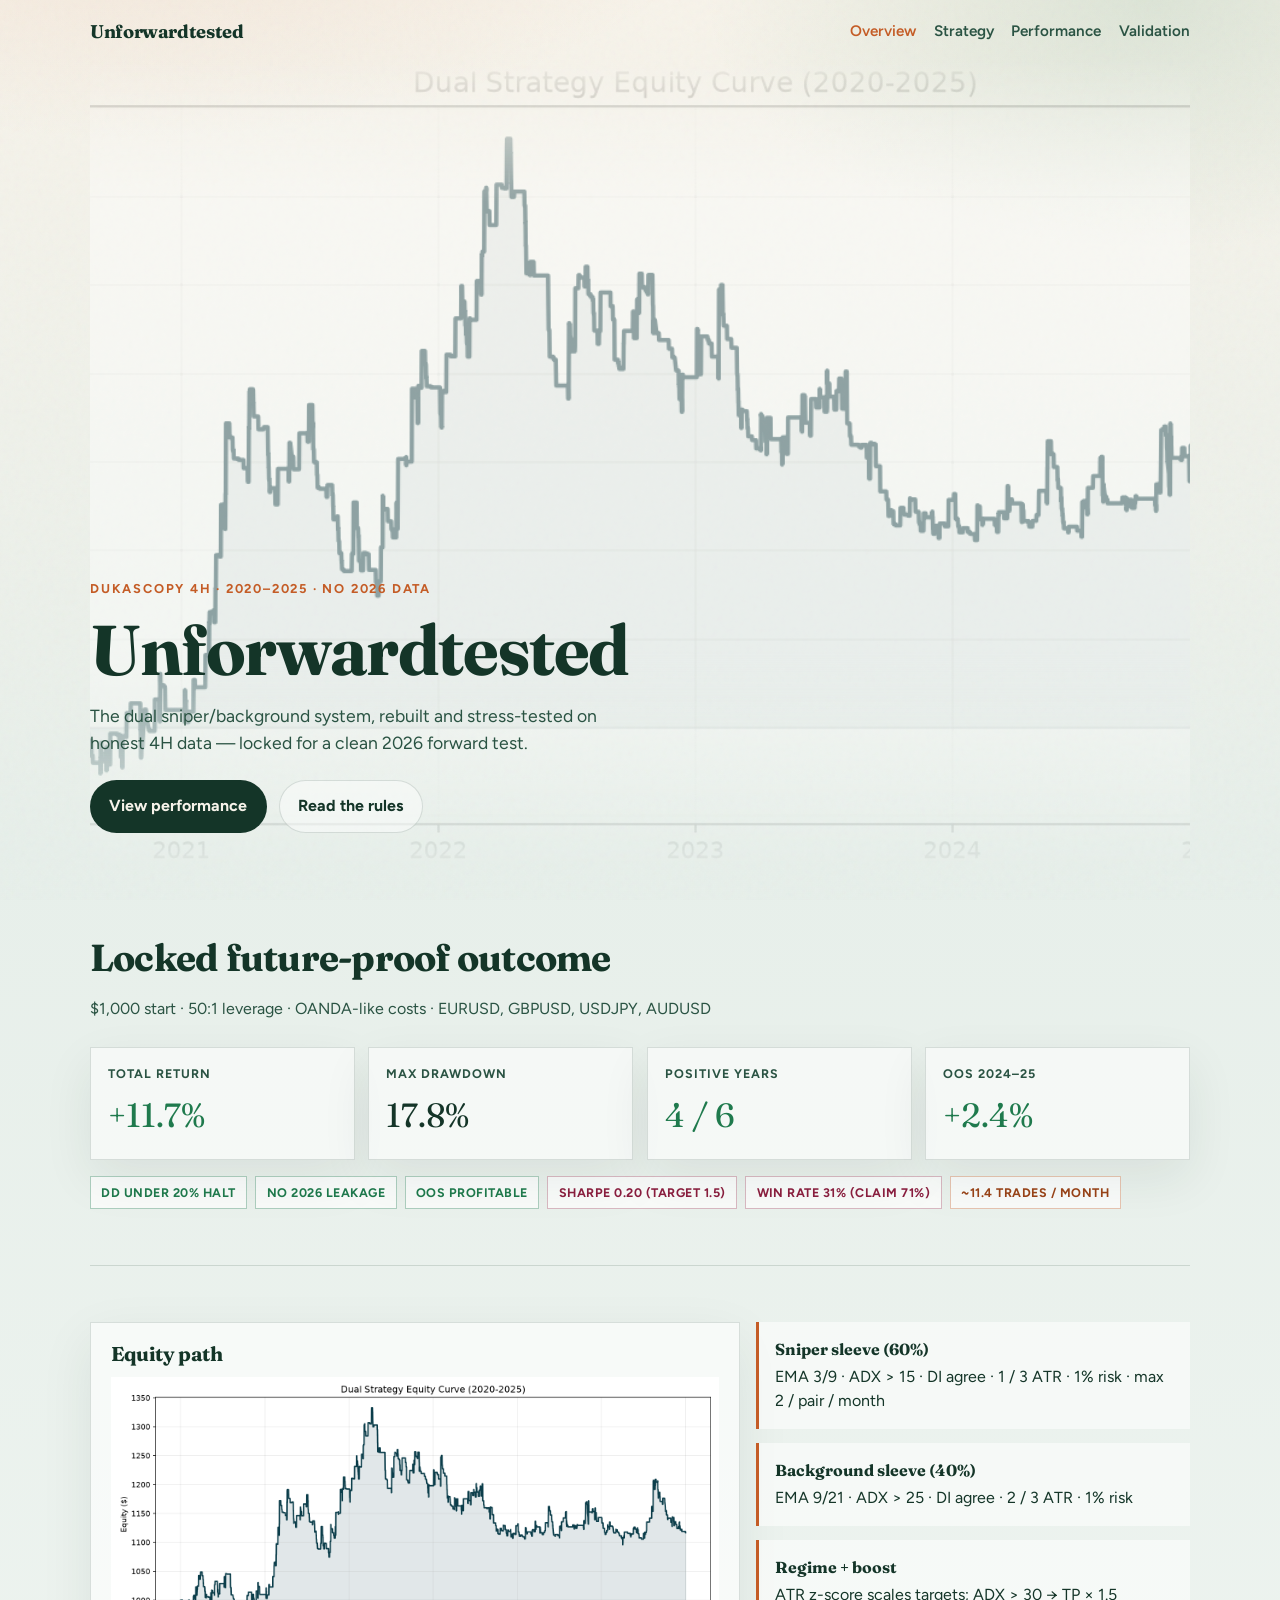
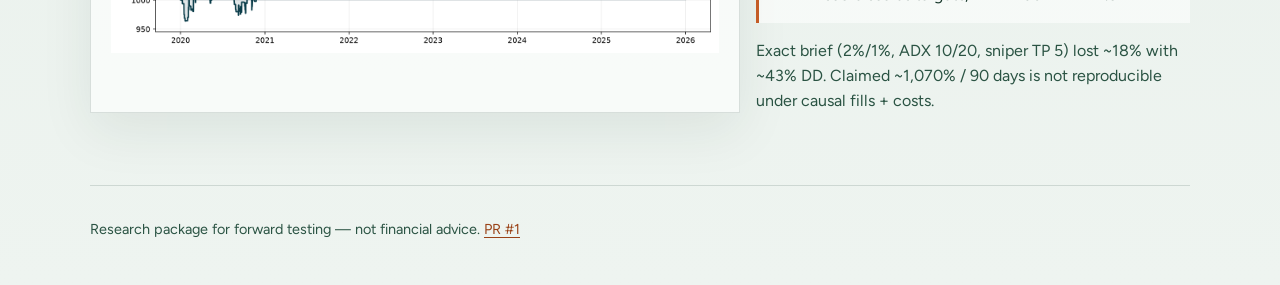
==== index.html @ 045cf296 "Publish strategy HTML report to GitHub Pages Serve the docs/ site from the repository root on main, " ====
<!DOCTYPE html>
<html lang="en">
<head>
  <meta charset="UTF-8" />
  <meta name="viewport" content="width=device-width, initial-scale=1" />
  <title>Unforwardtested — 2020–2025 Dual Strategy (4H)</title>
  <link rel="stylesheet" href="styles.css" />
</head>
<body>
  <div class="wrap">
    <nav class="nav">
      <a class="brand" href="index.html">Unforwardtested</a>
      <div class="nav-links">
        <a class="active" href="index.html">Overview</a>
        <a href="strategy.html">Strategy</a>
        <a href="performance.html">Performance</a>
        <a href="validation.html">Validation</a>
      </div>
    </nav>

    <header class="hero">
      <div class="hero-visual" aria-hidden="true">
        <img src="assets/equity_curve.png" alt="" />
      </div>
      <div class="hero-copy">
        <p class="eyebrow">Dukascopy 4H · 2020–2025 · No 2026 data</p>
        <h1>Unforwardtested</h1>
        <p class="lede">
          The dual sniper/background system, rebuilt and stress-tested on honest 4H data — locked for a clean 2026 forward test.
        </p>
        <div class="cta-row">
          <a class="btn btn-primary" href="performance.html">View performance</a>
          <a class="btn btn-ghost" href="strategy.html">Read the rules</a>
        </div>
      </div>
    </header>

    <section class="section">
      <div class="section-head">
        <h2>Locked future-proof outcome</h2>
        <p>$1,000 start · 50:1 leverage · OANDA-like costs · EURUSD, GBPUSD, USDJPY, AUDUSD</p>
      </div>
      <div class="metric-strip">
        <div class="metric">
          <div class="label">Total return</div>
          <div class="value good">+11.7%</div>
        </div>
        <div class="metric">
          <div class="label">Max drawdown</div>
          <div class="value">17.8%</div>
        </div>
        <div class="metric">
          <div class="label">Positive years</div>
          <div class="value good">4 / 6</div>
        </div>
        <div class="metric">
          <div class="label">OOS 2024–25</div>
          <div class="value good">+2.4%</div>
        </div>
      </div>
      <div class="badge-row">
        <span class="badge pass">DD under 20% halt</span>
        <span class="badge pass">No 2026 leakage</span>
        <span class="badge pass">OOS profitable</span>
        <span class="badge fail">Sharpe 0.20 (target 1.5)</span>
        <span class="badge fail">Win rate 31% (claim 71%)</span>
        <span class="badge partial">~11.4 trades / month</span>
      </div>
    </section>

    <section class="section">
      <div class="grid-2">
        <div class="panel">
          <h3>Equity path</h3>
          <img src="assets/equity_curve.png" alt="Equity curve 2020 to 2025" />
        </div>
        <div>
          <ul class="rule-list">
            <li>
              <strong>Sniper sleeve (60%)</strong>
              EMA 3/9 · ADX &gt; 15 · DI agree · 1 / 3 ATR · 1% risk · max 2 / pair / month
            </li>
            <li>
              <strong>Background sleeve (40%)</strong>
              EMA 9/21 · ADX &gt; 25 · DI agree · 2 / 3 ATR · 1% risk
            </li>
            <li>
              <strong>Regime + boost</strong>
              ATR z-score scales targets; ADX &gt; 30 → TP × 1.5
            </li>
          </ul>
          <p style="margin:1rem 0 0;color:var(--ink-soft)">
            Exact brief (2%/1%, ADX 10/20, sniper TP 5) lost ~18% with ~43% DD.
            Claimed ~1,070% / 90 days is not reproducible under causal fills + costs.
          </p>
        </div>
      </div>
    </section>

    <footer class="footer">
      Research package for forward testing — not financial advice.
      <a href="https://github.com/cyrusw17/unforwardtested/pull/1">PR #1</a>
    </footer>
  </div>
</body>
</html>
---- styles.css ----
@import url("https://fonts.googleapis.com/css2?family=Fraunces:opsz,wght@9..144,500;9..144,700&family=Figtree:wght@400;500;600;700&display=swap");

:root {
  --ink: #143528;
  --ink-soft: #2a5343;
  --paper: #f3efe4;
  --paper-2: #e7efea;
  --copper: #c45c26;
  --copper-deep: #9a4318;
  --line: rgba(20, 53, 40, 0.14);
  --good: #1f7a4d;
  --bad: #8b1e3f;
  --shadow: 0 18px 50px rgba(20, 53, 40, 0.08);
  --max: 1100px;
}

* { box-sizing: border-box; }
html { scroll-behavior: smooth; }
body {
  margin: 0;
  font-family: "Figtree", sans-serif;
  color: var(--ink);
  background:
    radial-gradient(1200px 600px at 10% -10%, rgba(196, 92, 38, 0.12), transparent 55%),
    radial-gradient(900px 500px at 90% 0%, rgba(31, 122, 77, 0.12), transparent 50%),
    linear-gradient(180deg, #f7f3ea 0%, var(--paper-2) 45%, #eef4f0 100%);
  min-height: 100vh;
  line-height: 1.55;
}

body::before {
  content: "";
  position: fixed;
  inset: 0;
  pointer-events: none;
  opacity: 0.035;
  background-image: url("data:image/svg+xml,%3Csvg viewBox='0 0 200 200' xmlns='http://www.w3.org/2000/svg'%3E%3Cfilter id='n'%3E%3CfeTurbulence type='fractalNoise' baseFrequency='0.8' numOctaves='4' stitchTiles='stitch'/%3E%3C/filter%3E%3Crect width='100%25' height='100%25' filter='url(%23n)'/%3E%3C/svg%3E");
  z-index: 0;
}

a { color: var(--copper-deep); text-decoration-thickness: 1px; text-underline-offset: 3px; }
a:hover { color: var(--copper); }

.wrap {
  width: min(var(--max), calc(100% - 2rem));
  margin: 0 auto;
  position: relative;
  z-index: 1;
}

.nav {
  display: flex;
  align-items: center;
  justify-content: space-between;
  gap: 1rem;
  padding: 1.1rem 0 0.4rem;
}
.brand {
  font-family: "Fraunces", serif;
  font-weight: 700;
  font-size: 1.15rem;
  letter-spacing: -0.02em;
  color: var(--ink);
  text-decoration: none;
}
.nav-links {
  display: flex;
  flex-wrap: wrap;
  gap: 0.85rem 1.1rem;
  font-size: 0.95rem;
  font-weight: 600;
}
.nav-links a {
  color: var(--ink-soft);
  text-decoration: none;
}
.nav-links a:hover,
.nav-links a.active { color: var(--copper); }

.hero {
  min-height: calc(100vh - 4.5rem);
  display: grid;
  align-content: end;
  padding: 2rem 0 3rem;
  position: relative;
}
.hero-visual {
  position: absolute;
  inset: 0;
  z-index: 0;
  border-radius: 0;
  overflow: hidden;
  mask-image: linear-gradient(180deg, transparent 0%, #000 18%, #000 72%, transparent 100%);
}
.hero-visual img {
  width: 100%;
  height: 100%;
  object-fit: cover;
  object-position: center 35%;
  opacity: 0.42;
  filter: saturate(0.85) contrast(1.05);
  transform: scale(1.02);
  animation: drift 18s ease-in-out infinite alternate;
}
@keyframes drift {
  from { transform: scale(1.02) translateY(0); }
  to { transform: scale(1.05) translateY(-1.5%); }
}
.hero-copy {
  position: relative;
  z-index: 1;
  max-width: 38rem;
  animation: rise 0.8s ease both;
}
@keyframes rise {
  from { opacity: 0; transform: translateY(18px); }
  to { opacity: 1; transform: translateY(0); }
}
.eyebrow {
  font-size: 0.8rem;
  font-weight: 700;
  letter-spacing: 0.14em;
  text-transform: uppercase;
  color: var(--copper);
  margin: 0 0 0.75rem;
}
h1, h2, h3 {
  font-family: "Fraunces", serif;
  letter-spacing: -0.02em;
  line-height: 1.12;
  margin: 0 0 0.75rem;
}
h1 { font-size: clamp(2.6rem, 7vw, 4.4rem); }
h2 { font-size: clamp(1.7rem, 3.5vw, 2.35rem); }
h3 { font-size: 1.25rem; }
.lede {
  font-size: 1.1rem;
  color: var(--ink-soft);
  max-width: 34rem;
  margin: 0 0 1.5rem;
}
.cta-row {
  display: flex;
  flex-wrap: wrap;
  gap: 0.75rem;
}
.btn {
  display: inline-flex;
  align-items: center;
  justify-content: center;
  padding: 0.8rem 1.15rem;
  border-radius: 999px;
  font-weight: 700;
  text-decoration: none;
  border: 1.5px solid transparent;
  transition: transform 0.2s ease, background 0.2s ease, color 0.2s ease;
}
.btn:hover { transform: translateY(-1px); }
.btn-primary {
  background: var(--ink);
  color: #f7f3ea;
}
.btn-primary:hover { background: var(--copper); color: #fff; }
.btn-ghost {
  background: rgba(255,255,255,0.45);
  border-color: var(--line);
  color: var(--ink);
  backdrop-filter: blur(6px);
}

.section {
  padding: 3.5rem 0;
  animation: rise 0.7s ease both;
}
.section + .section { border-top: 1px solid var(--line); }
.section-head {
  display: grid;
  gap: 0.4rem;
  margin-bottom: 1.6rem;
  max-width: 40rem;
}
.section-head p { margin: 0; color: var(--ink-soft); }

.metric-strip {
  display: grid;
  grid-template-columns: repeat(4, minmax(0, 1fr));
  gap: 0.85rem;
  margin: 1.5rem 0 0;
}
.metric {
  padding: 1rem 1.05rem 1.1rem;
  background: rgba(255,255,255,0.55);
  border: 1px solid var(--line);
  box-shadow: var(--shadow);
  animation: rise 0.8s ease both;
}
.metric:nth-child(2) { animation-delay: 0.08s; }
.metric:nth-child(3) { animation-delay: 0.16s; }
.metric:nth-child(4) { animation-delay: 0.24s; }
.metric .label {
  font-size: 0.78rem;
  font-weight: 700;
  letter-spacing: 0.08em;
  text-transform: uppercase;
  color: var(--ink-soft);
}
.metric .value {
  font-family: "Fraunces", serif;
  font-size: clamp(1.6rem, 3vw, 2.1rem);
  margin-top: 0.35rem;
}
.metric .value.good { color: var(--good); }
.metric .value.warn { color: var(--copper-deep); }

.panel {
  background: rgba(255,255,255,0.62);
  border: 1px solid var(--line);
  box-shadow: var(--shadow);
  padding: 1.25rem;
}
.panel img {
  width: 100%;
  height: auto;
  display: block;
}
.grid-2 {
  display: grid;
  grid-template-columns: 1.2fr 0.8fr;
  gap: 1rem;
}
.grid-2b {
  display: grid;
  grid-template-columns: 1fr 1fr;
  gap: 1rem;
}

table {
  width: 100%;
  border-collapse: collapse;
  font-size: 0.95rem;
}
th, td {
  text-align: left;
  padding: 0.7rem 0.55rem;
  border-bottom: 1px solid var(--line);
}
th {
  font-size: 0.75rem;
  letter-spacing: 0.08em;
  text-transform: uppercase;
  color: var(--ink-soft);
}
td.num, th.num { text-align: right; font-variant-numeric: tabular-nums; }
.pos { color: var(--good); font-weight: 700; }
.neg { color: var(--bad); font-weight: 700; }

.rule-list {
  list-style: none;
  padding: 0;
  margin: 0;
  display: grid;
  gap: 0.85rem;
}
.rule-list li {
  padding: 0.95rem 1rem;
  background: rgba(255,255,255,0.55);
  border-left: 3px solid var(--copper);
}
.rule-list strong { display: block; font-family: "Fraunces", serif; margin-bottom: 0.2rem; }

.badge-row { display: flex; flex-wrap: wrap; gap: 0.5rem; margin-top: 1rem; }
.badge {
  font-size: 0.78rem;
  font-weight: 700;
  letter-spacing: 0.04em;
  text-transform: uppercase;
  padding: 0.35rem 0.65rem;
  border: 1px solid var(--line);
  background: rgba(255,255,255,0.7);
}
.badge.pass { border-color: rgba(31,122,77,0.35); color: var(--good); }
.badge.fail { border-color: rgba(139,30,63,0.3); color: var(--bad); }
.badge.partial { border-color: rgba(196,92,38,0.35); color: var(--copper-deep); }

.footer {
  padding: 2rem 0 2.75rem;
  color: var(--ink-soft);
  font-size: 0.9rem;
  border-top: 1px solid var(--line);
  margin-top: 1rem;
}

@media (max-width: 860px) {
  .metric-strip,
  .grid-2,
  .grid-2b { grid-template-columns: 1fr; }
  .hero { min-height: auto; padding-top: 4rem; }
  .nav { flex-direction: column; align-items: flex-start; }
}
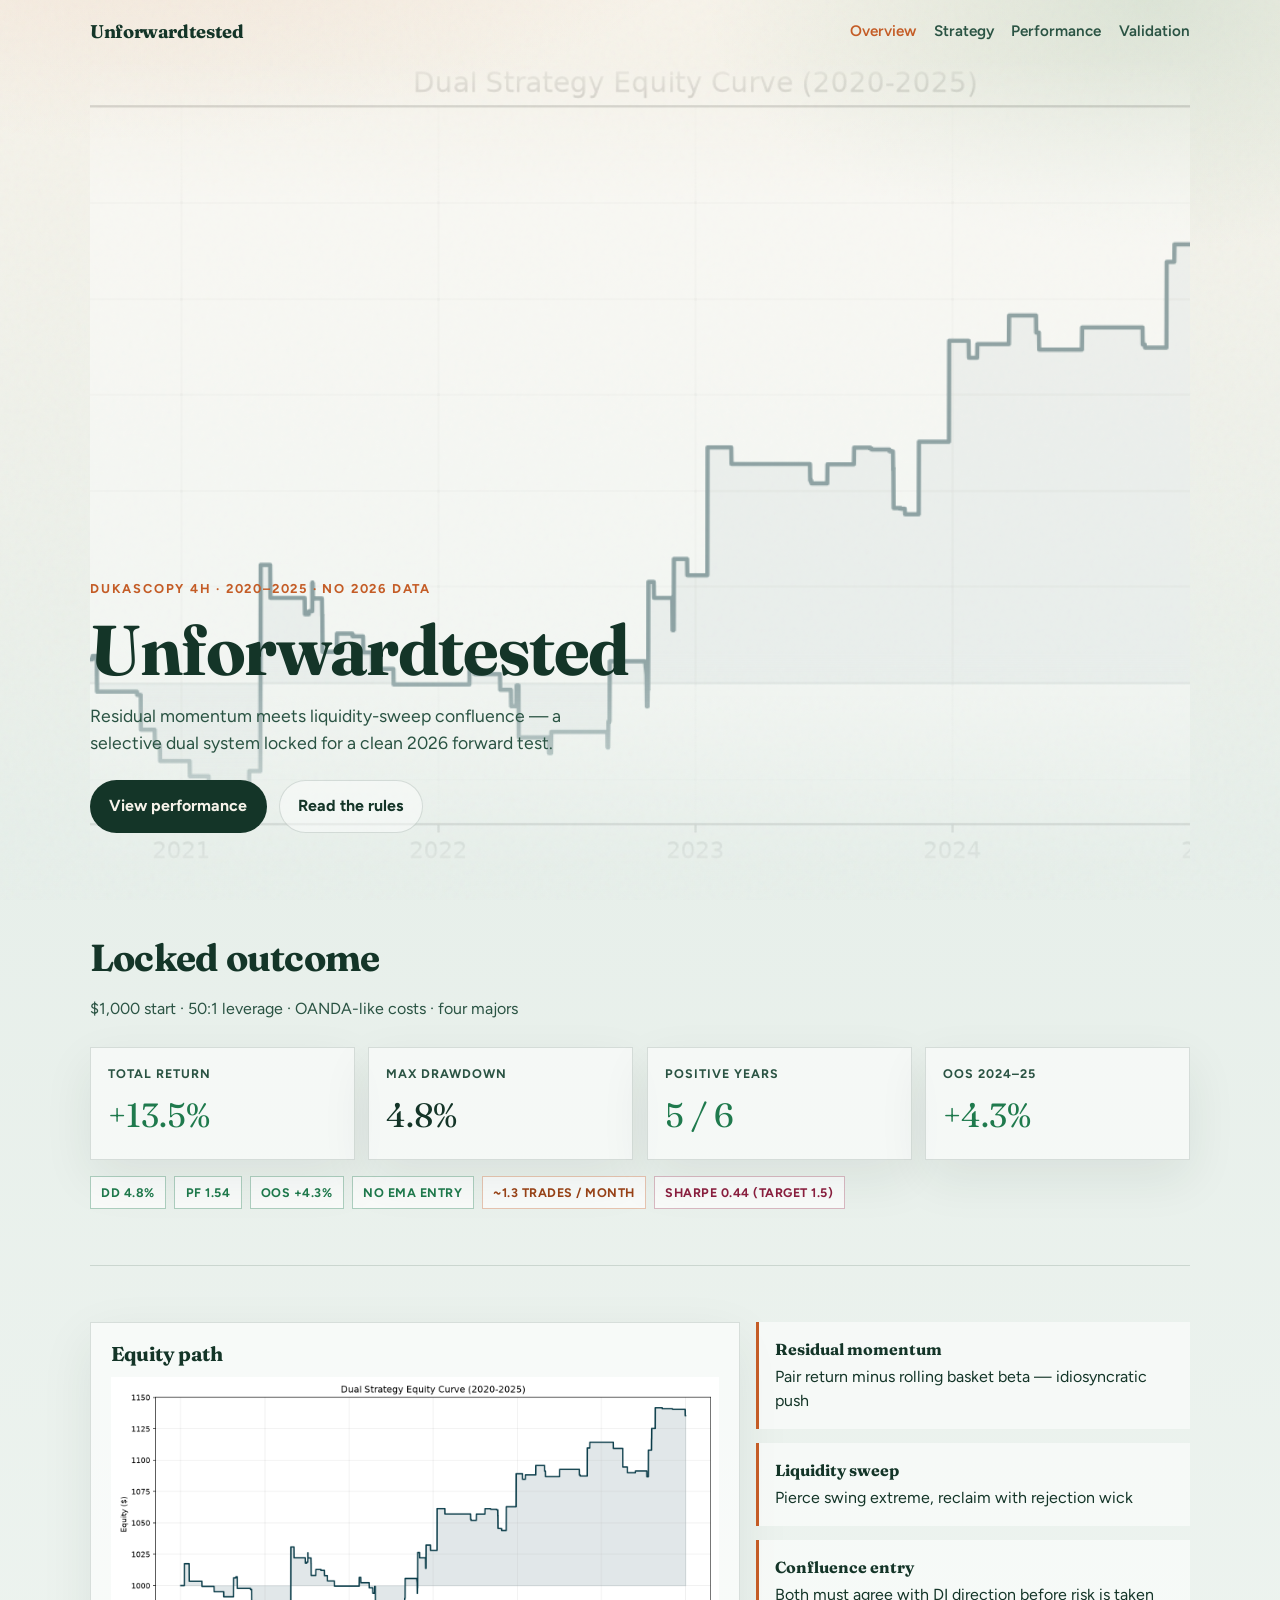
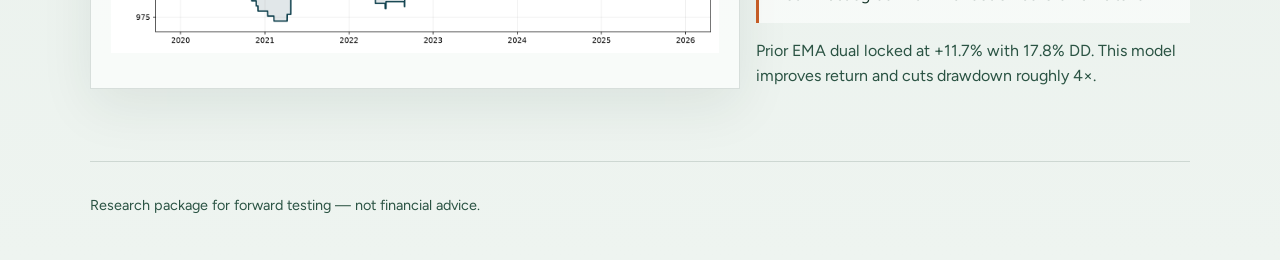
==== commit eeecb5b3: "Replace EMA entry with residual momentum × liquidity sweep Introduce basket-residualized momentum an" ====
--- a/index.html
+++ b/index.html
@@ -3,7 +3,7 @@
 <head>
   <meta charset="UTF-8" />
   <meta name="viewport" content="width=device-width, initial-scale=1" />
-  <title>Unforwardtested — 2020–2025 Dual Strategy (4H)</title>
+  <title>Unforwardtested — Residual Momentum × Liquidity Sweep</title>
   <link rel="stylesheet" href="styles.css" />
 </head>
 <body>
@@ -26,7 +26,7 @@
         <p class="eyebrow">Dukascopy 4H · 2020–2025 · No 2026 data</p>
         <h1>Unforwardtested</h1>
         <p class="lede">
-          The dual sniper/background system, rebuilt and stress-tested on honest 4H data — locked for a clean 2026 forward test.
+          Residual momentum meets liquidity-sweep confluence — a selective dual system locked for a clean 2026 forward test.
         </p>
         <div class="cta-row">
           <a class="btn btn-primary" href="performance.html">View performance</a>
@@ -37,34 +37,22 @@
 
     <section class="section">
       <div class="section-head">
-        <h2>Locked future-proof outcome</h2>
-        <p>$1,000 start · 50:1 leverage · OANDA-like costs · EURUSD, GBPUSD, USDJPY, AUDUSD</p>
+        <h2>Locked outcome</h2>
+        <p>$1,000 start · 50:1 leverage · OANDA-like costs · four majors</p>
       </div>
       <div class="metric-strip">
-        <div class="metric">
-          <div class="label">Total return</div>
-          <div class="value good">+11.7%</div>
-        </div>
-        <div class="metric">
-          <div class="label">Max drawdown</div>
-          <div class="value">17.8%</div>
-        </div>
-        <div class="metric">
-          <div class="label">Positive years</div>
-          <div class="value good">4 / 6</div>
-        </div>
-        <div class="metric">
-          <div class="label">OOS 2024–25</div>
-          <div class="value good">+2.4%</div>
-        </div>
+        <div class="metric"><div class="label">Total return</div><div class="value good">+13.5%</div></div>
+        <div class="metric"><div class="label">Max drawdown</div><div class="value">4.8%</div></div>
+        <div class="metric"><div class="label">Positive years</div><div class="value good">5 / 6</div></div>
+        <div class="metric"><div class="label">OOS 2024–25</div><div class="value good">+4.3%</div></div>
       </div>
       <div class="badge-row">
-        <span class="badge pass">DD under 20% halt</span>
-        <span class="badge pass">No 2026 leakage</span>
-        <span class="badge pass">OOS profitable</span>
-        <span class="badge fail">Sharpe 0.20 (target 1.5)</span>
-        <span class="badge fail">Win rate 31% (claim 71%)</span>
-        <span class="badge partial">~11.4 trades / month</span>
+        <span class="badge pass">DD 4.8%</span>
+        <span class="badge pass">PF 1.54</span>
+        <span class="badge pass">OOS +4.3%</span>
+        <span class="badge pass">No EMA entry</span>
+        <span class="badge partial">~1.3 trades / month</span>
+        <span class="badge fail">Sharpe 0.44 (target 1.5)</span>
       </div>
     </section>
 
@@ -76,22 +64,12 @@
         </div>
         <div>
           <ul class="rule-list">
-            <li>
-              <strong>Sniper sleeve (60%)</strong>
-              EMA 3/9 · ADX &gt; 15 · DI agree · 1 / 3 ATR · 1% risk · max 2 / pair / month
-            </li>
-            <li>
-              <strong>Background sleeve (40%)</strong>
-              EMA 9/21 · ADX &gt; 25 · DI agree · 2 / 3 ATR · 1% risk
-            </li>
-            <li>
-              <strong>Regime + boost</strong>
-              ATR z-score scales targets; ADX &gt; 30 → TP × 1.5
-            </li>
+            <li><strong>Residual momentum</strong> Pair return minus rolling basket beta — idiosyncratic push</li>
+            <li><strong>Liquidity sweep</strong> Pierce swing extreme, reclaim with rejection wick</li>
+            <li><strong>Confluence entry</strong> Both must agree with DI direction before risk is taken</li>
           </ul>
           <p style="margin:1rem 0 0;color:var(--ink-soft)">
-            Exact brief (2%/1%, ADX 10/20, sniper TP 5) lost ~18% with ~43% DD.
-            Claimed ~1,070% / 90 days is not reproducible under causal fills + costs.
+            Prior EMA dual locked at +11.7% with 17.8% DD. This model improves return and cuts drawdown roughly 4×.
           </p>
         </div>
       </div>
@@ -99,7 +77,6 @@
 
     <footer class="footer">
       Research package for forward testing — not financial advice.
-      <a href="https://github.com/cyrusw17/unforwardtested/pull/1">PR #1</a>
     </footer>
   </div>
 </body>
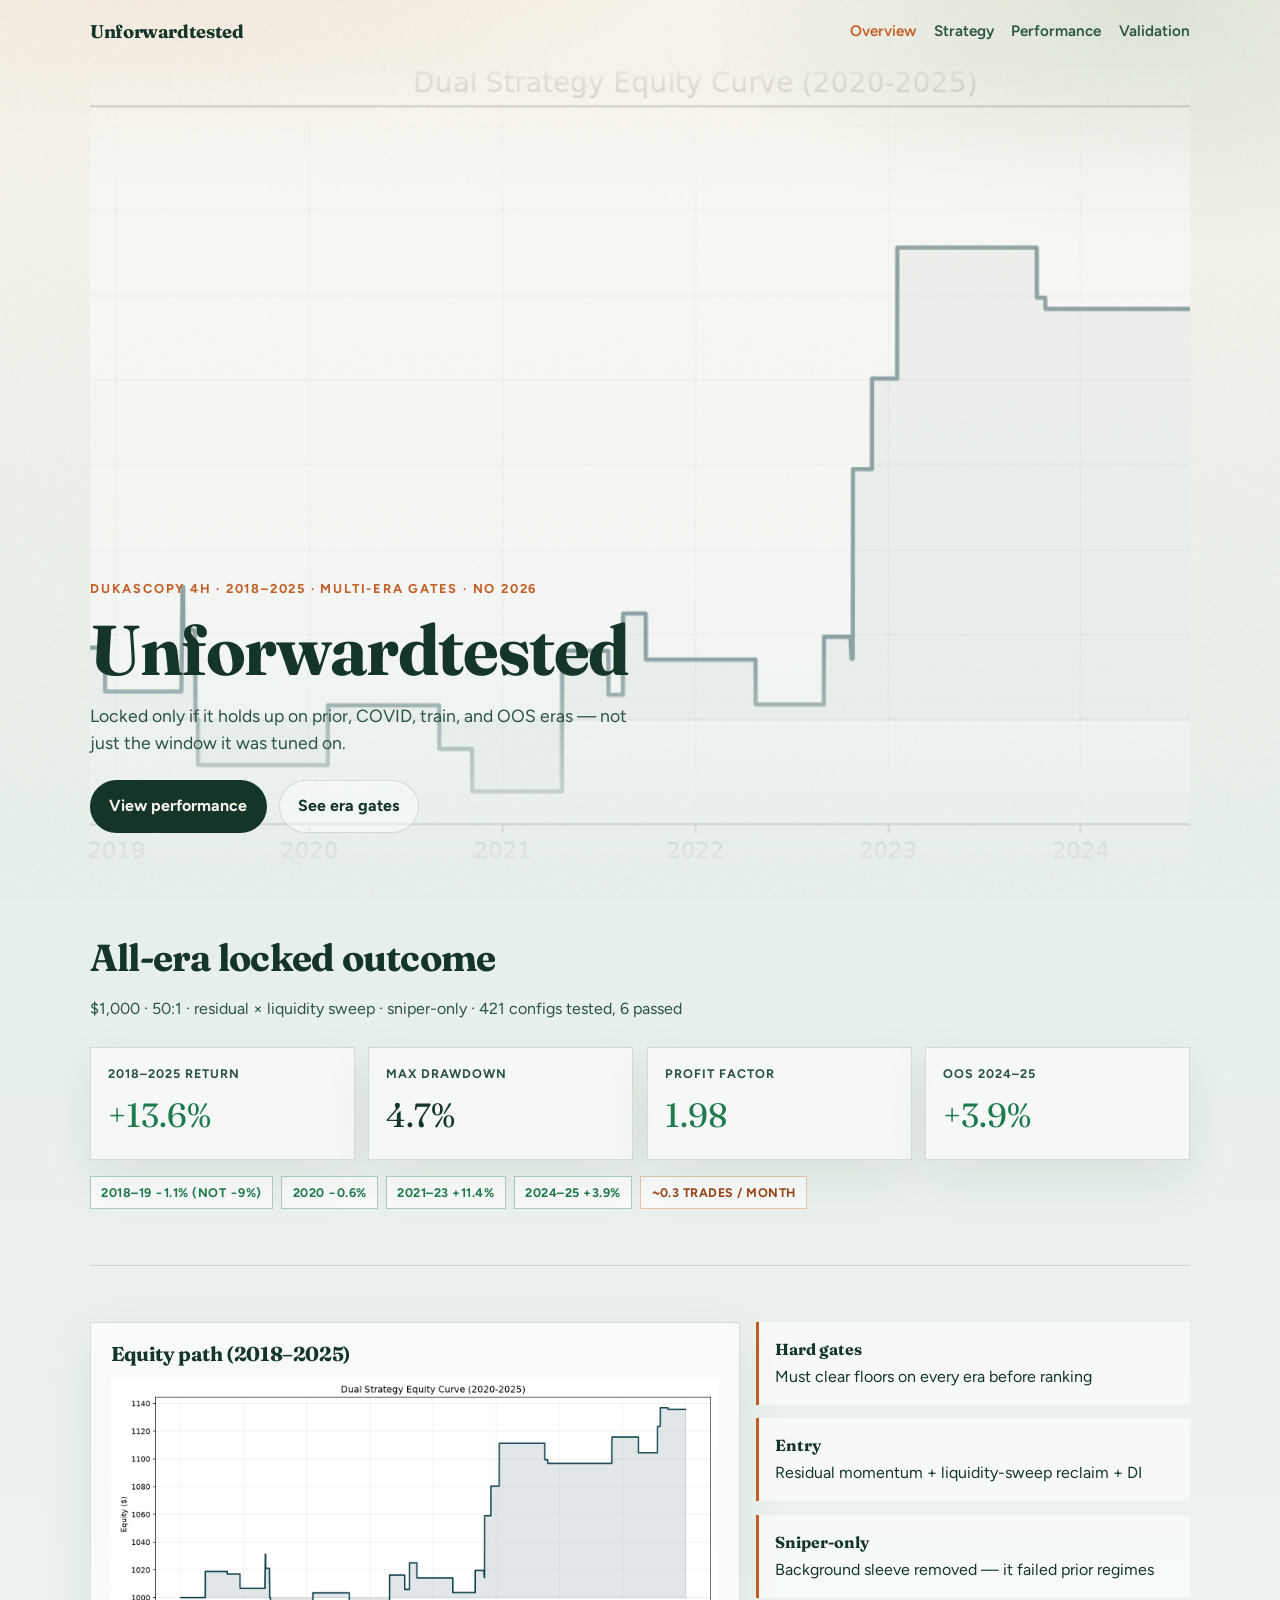
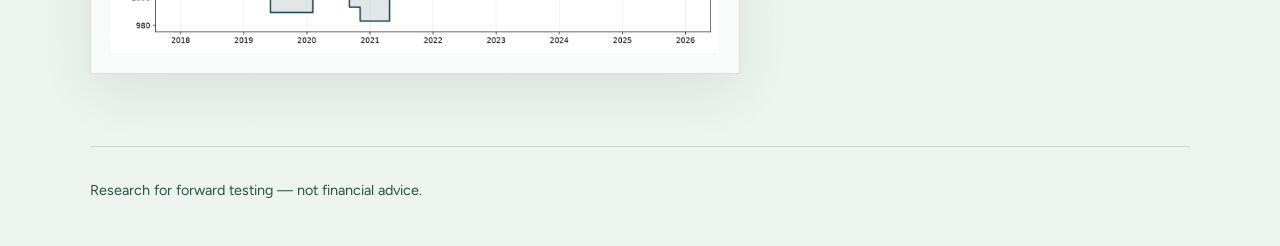
==== commit e2170ba5: "Lock all-era residual×sweep under multi-regime hard gates Reject train-window-only configs. Select s" ====
--- a/index.html
+++ b/index.html
@@ -3,7 +3,7 @@
 <head>
   <meta charset="UTF-8" />
   <meta name="viewport" content="width=device-width, initial-scale=1" />
-  <title>Unforwardtested — Residual Momentum × Liquidity Sweep</title>
+  <title>Unforwardtested — All-Era Robust Strategy</title>
   <link rel="stylesheet" href="styles.css" />
 </head>
 <body>
@@ -23,61 +23,55 @@
         <img src="assets/equity_curve.png" alt="" />
       </div>
       <div class="hero-copy">
-        <p class="eyebrow">Dukascopy 4H · 2020–2025 · No 2026 data</p>
+        <p class="eyebrow">Dukascopy 4H · 2018–2025 · Multi-era gates · No 2026</p>
         <h1>Unforwardtested</h1>
         <p class="lede">
-          Residual momentum meets liquidity-sweep confluence — a selective dual system locked for a clean 2026 forward test.
+          Locked only if it holds up on prior, COVID, train, and OOS eras — not just the window it was tuned on.
         </p>
         <div class="cta-row">
           <a class="btn btn-primary" href="performance.html">View performance</a>
-          <a class="btn btn-ghost" href="strategy.html">Read the rules</a>
+          <a class="btn btn-ghost" href="validation.html">See era gates</a>
         </div>
       </div>
     </header>
 
     <section class="section">
       <div class="section-head">
-        <h2>Locked outcome</h2>
-        <p>$1,000 start · 50:1 leverage · OANDA-like costs · four majors</p>
+        <h2>All-era locked outcome</h2>
+        <p>$1,000 · 50:1 · residual × liquidity sweep · sniper-only · 421 configs tested, 6 passed</p>
       </div>
       <div class="metric-strip">
-        <div class="metric"><div class="label">Total return</div><div class="value good">+13.5%</div></div>
-        <div class="metric"><div class="label">Max drawdown</div><div class="value">4.8%</div></div>
-        <div class="metric"><div class="label">Positive years</div><div class="value good">5 / 6</div></div>
-        <div class="metric"><div class="label">OOS 2024–25</div><div class="value good">+4.3%</div></div>
+        <div class="metric"><div class="label">2018–2025 return</div><div class="value good">+13.6%</div></div>
+        <div class="metric"><div class="label">Max drawdown</div><div class="value">4.7%</div></div>
+        <div class="metric"><div class="label">Profit factor</div><div class="value good">1.98</div></div>
+        <div class="metric"><div class="label">OOS 2024–25</div><div class="value good">+3.9%</div></div>
       </div>
       <div class="badge-row">
-        <span class="badge pass">DD 4.8%</span>
-        <span class="badge pass">PF 1.54</span>
-        <span class="badge pass">OOS +4.3%</span>
-        <span class="badge pass">No EMA entry</span>
-        <span class="badge partial">~1.3 trades / month</span>
-        <span class="badge fail">Sharpe 0.44 (target 1.5)</span>
+        <span class="badge pass">2018–19 −1.1% (not −9%)</span>
+        <span class="badge pass">2020 −0.6%</span>
+        <span class="badge pass">2021–23 +11.4%</span>
+        <span class="badge pass">2024–25 +3.9%</span>
+        <span class="badge partial">~0.3 trades / month</span>
       </div>
     </section>
 
     <section class="section">
       <div class="grid-2">
         <div class="panel">
-          <h3>Equity path</h3>
-          <img src="assets/equity_curve.png" alt="Equity curve 2020 to 2025" />
+          <h3>Equity path (2018–2025)</h3>
+          <img src="assets/equity_curve.png" alt="Equity curve" />
         </div>
         <div>
           <ul class="rule-list">
-            <li><strong>Residual momentum</strong> Pair return minus rolling basket beta — idiosyncratic push</li>
-            <li><strong>Liquidity sweep</strong> Pierce swing extreme, reclaim with rejection wick</li>
-            <li><strong>Confluence entry</strong> Both must agree with DI direction before risk is taken</li>
+            <li><strong>Hard gates</strong> Must clear floors on every era before ranking</li>
+            <li><strong>Entry</strong> Residual momentum + liquidity-sweep reclaim + DI</li>
+            <li><strong>Sniper-only</strong> Background sleeve removed — it failed prior regimes</li>
           </ul>
-          <p style="margin:1rem 0 0;color:var(--ink-soft)">
-            Prior EMA dual locked at +11.7% with 17.8% DD. This model improves return and cuts drawdown roughly 4×.
-          </p>
         </div>
       </div>
     </section>
 
-    <footer class="footer">
-      Research package for forward testing — not financial advice.
-    </footer>
+    <footer class="footer">Research for forward testing — not financial advice.</footer>
   </div>
 </body>
 </html>
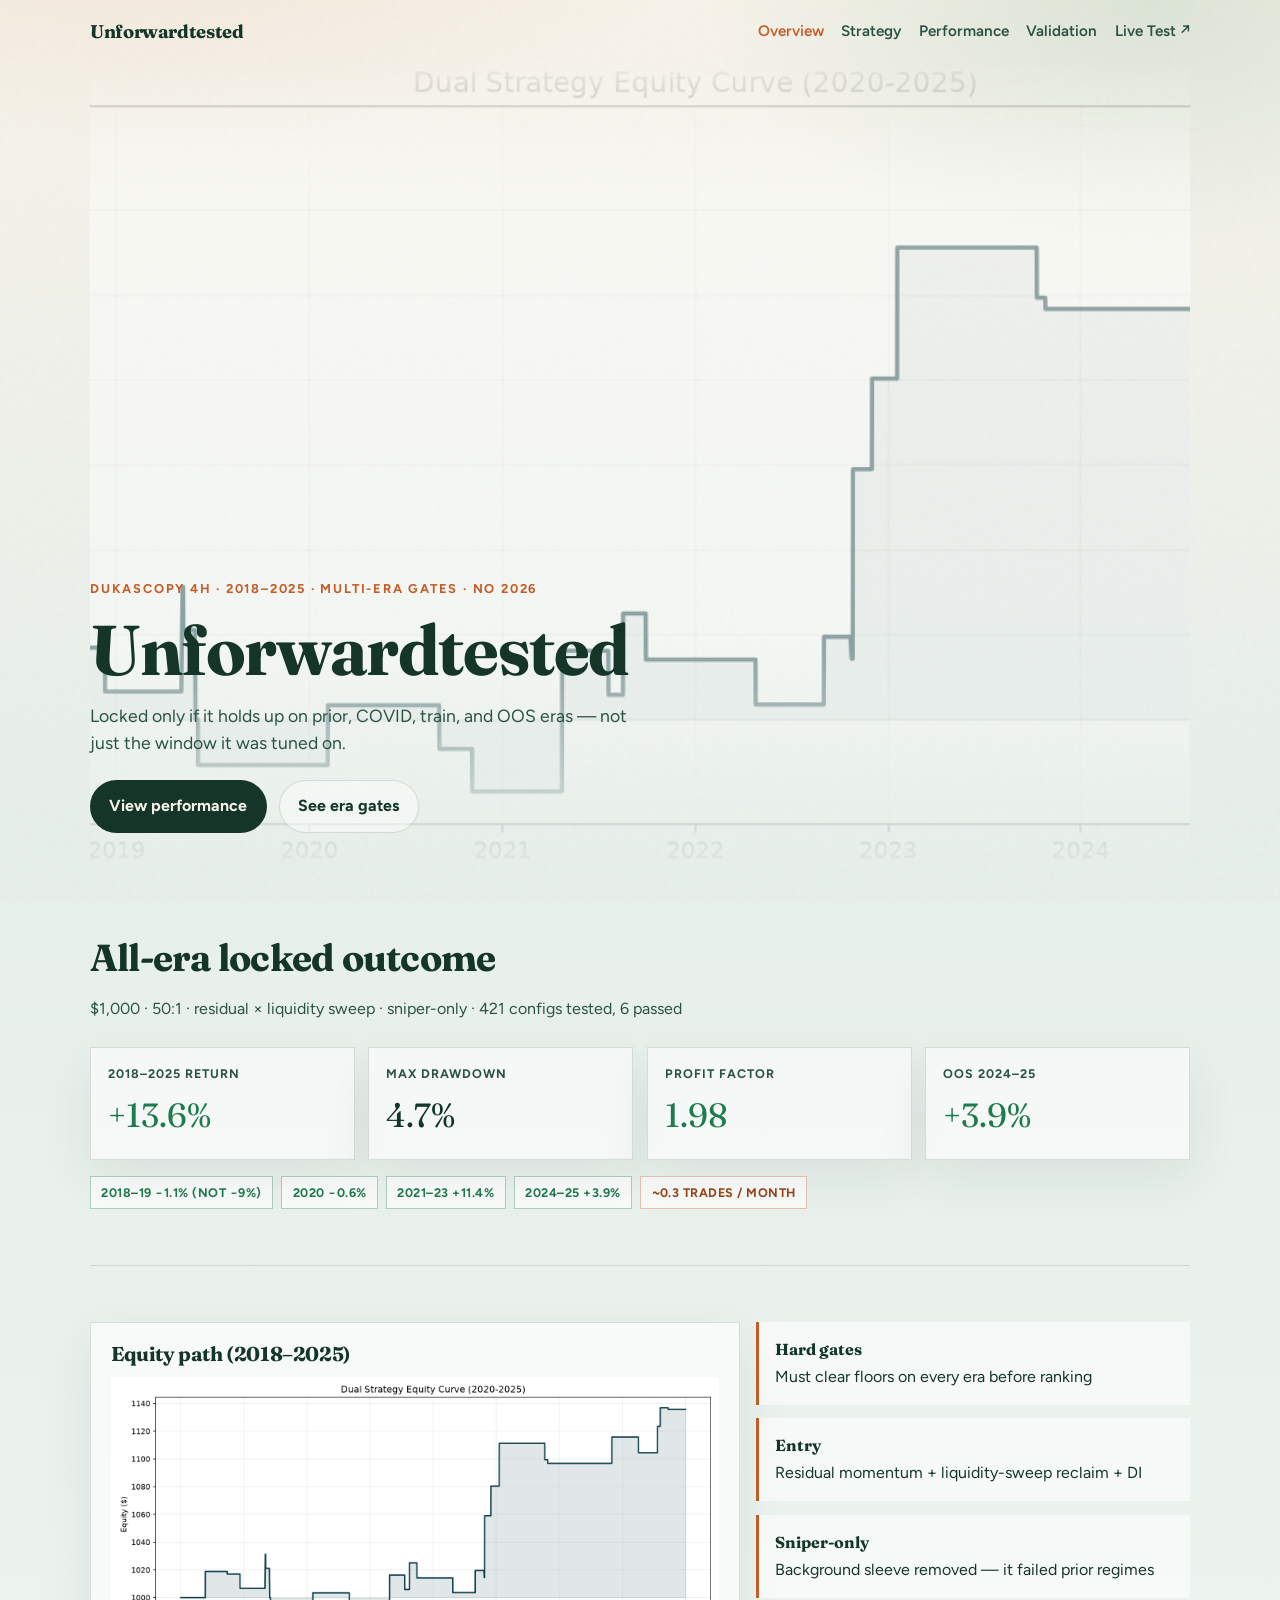
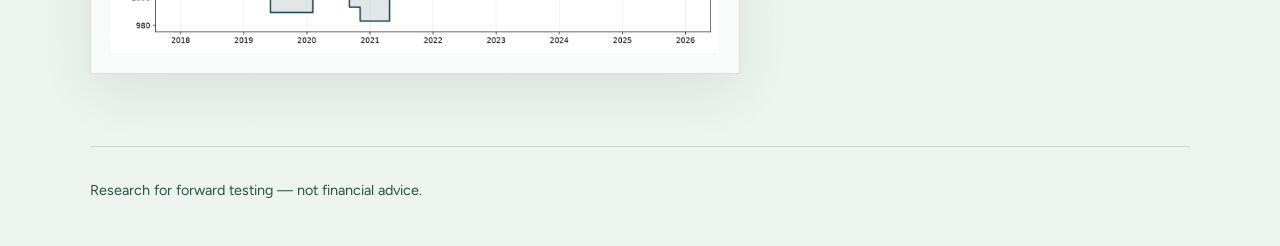
==== commit 2d585def: "fix: mirror live dashboard + nav links to repo root for GitHub Pages GitHub Pages for this repo serv" ====
--- a/index.html
+++ b/index.html
@@ -15,6 +15,7 @@
         <a href="strategy.html">Strategy</a>
         <a href="performance.html">Performance</a>
         <a href="validation.html">Validation</a>
+        <a href="live/index.html">Live Test ↗</a>
       </div>
     </nav>
 
